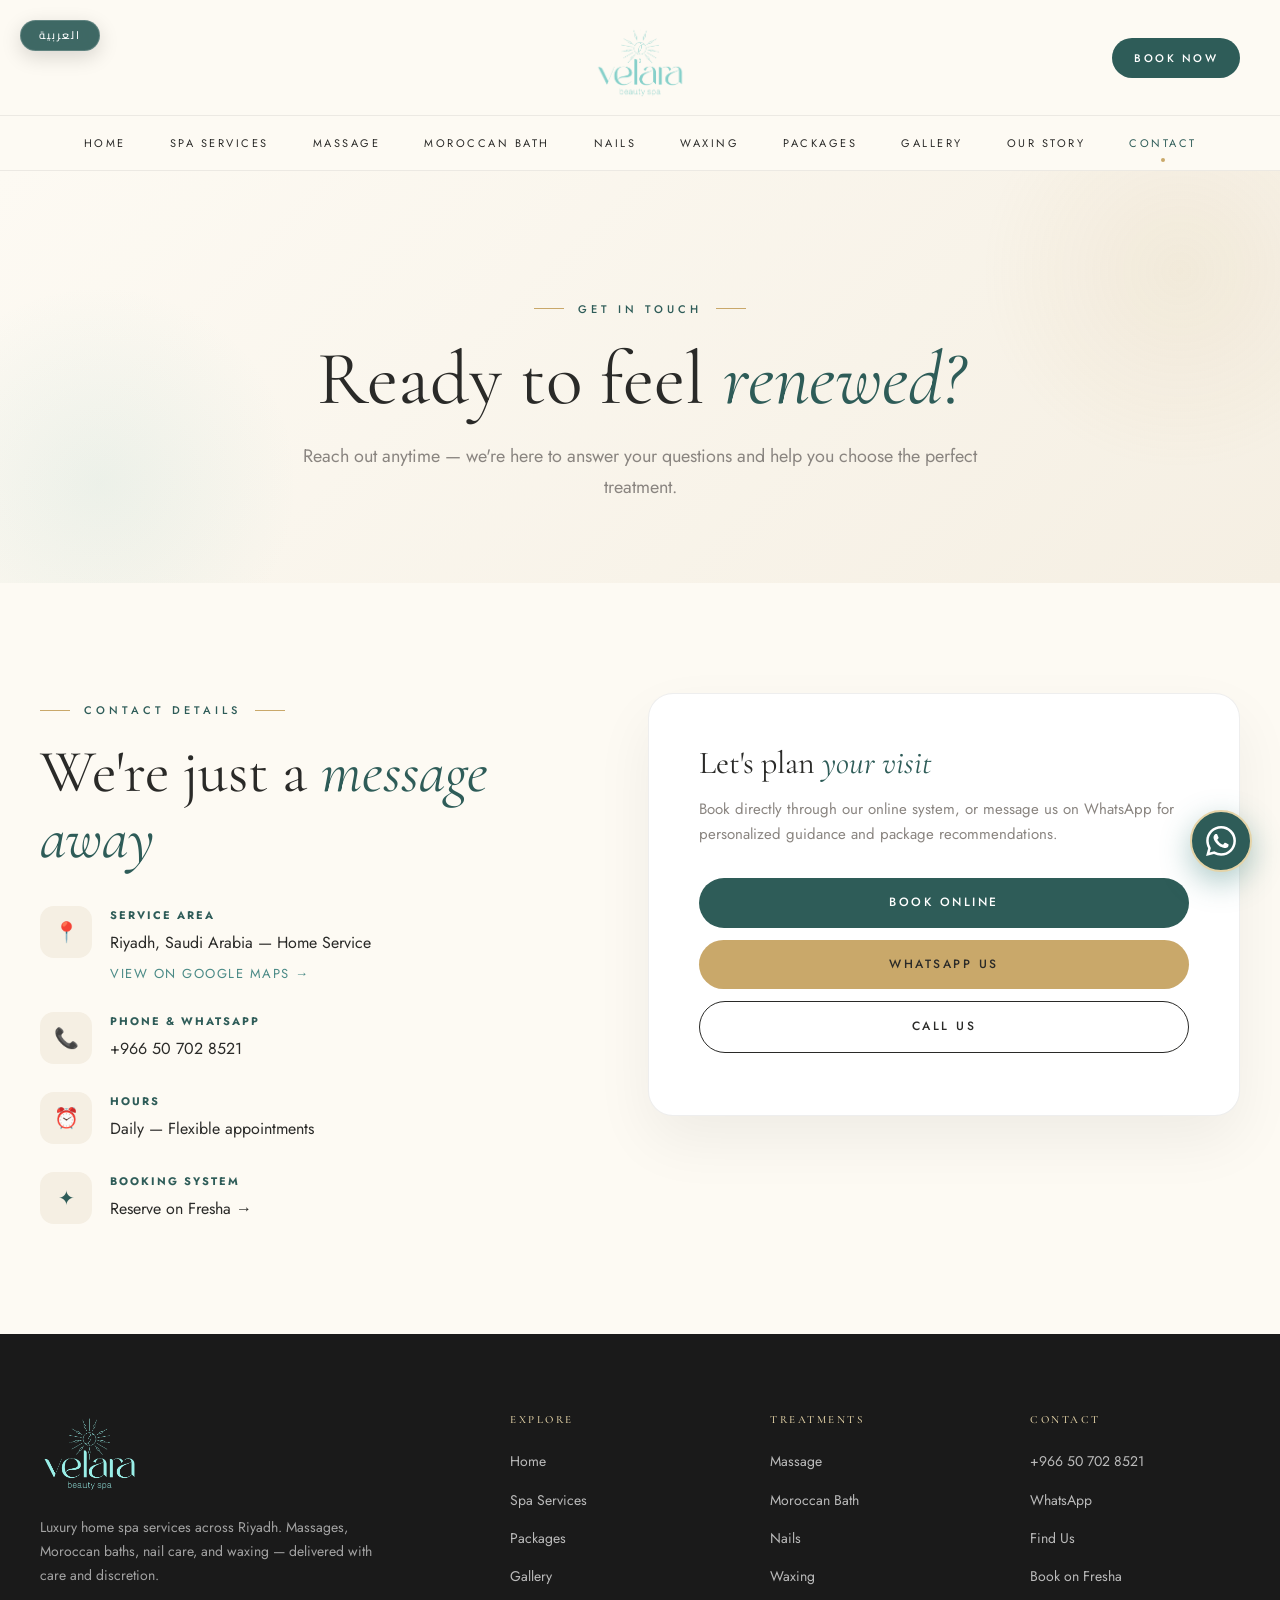
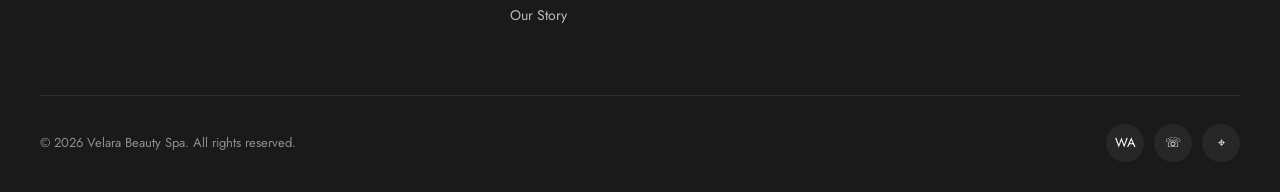
==== contact.html @ ecb5f161 "Initial commit: Velara Beauty Spa website Static bilingual (EN/AR) marketing site for a luxury home-" ====
<!DOCTYPE html>
<html lang="en" dir="ltr">
<head>
<meta charset="UTF-8" />
<meta name="viewport" content="width=device-width, initial-scale=1.0" />
<title>Contact — Velara Beauty Spa</title>
<meta name="description" content="Get in touch with Velara Beauty Spa — phone, WhatsApp, location, and online booking." />
<link rel="preconnect" href="https://fonts.googleapis.com">
<link rel="preconnect" href="https://fonts.gstatic.com" crossorigin>
<link href="https://fonts.googleapis.com/css2?family=Cormorant+Garamond:wght@300;400;500;600;700&family=Jost:wght@300;400;500;600&family=Cairo:wght@300;400;500;600;700&display=swap" rel="stylesheet">
<link rel="stylesheet" href="styles.css">
</head>
<body>

<!-- Floating language toggle -->
<button class="lang-toggle" type="button" aria-label="Switch language" onclick="toggleLang()">
  <span data-en="العربية" data-ar="EN">العربية</span>
</button>

<!-- Header -->
<header class="site-header">
  <div class="header-top">
    <button class="menu-toggle" onclick="toggleMenu()" aria-label="Menu">☰</button>
    <a href="index.html" class="header-logo">
      <img src="images/logo.png" alt="Velara Beauty Spa" />
    </a>
    <div class="header-actions">
      <a href="https://www.fresha.com/en-GB/a/velara-spa-home-service-riyadh-king-abdulaziz-rd-al-woroud-district-king-abdullah-ibn-abdulaziz-road-riyadh-11544-saudi-arabia-p25eda7v/all-offer?menu=true&share=true&pId=2792494" target="_blank" class="book-btn" data-en="Book Now" data-ar="احجزي">Book Now</a>
    </div>
  </div>
  <nav class="header-nav">
    <ul class="nav-list">
      <li><a href="index.html" data-page="home" data-en="Home" data-ar="الرئيسية">Home</a></li>
      <li><a href="services.html" data-page="services" data-en="Spa Services" data-ar="الخدمات">Spa Services</a></li>
      <li><a href="massage.html" data-page="massage" data-en="Massage" data-ar="التدليك">Massage</a></li>
      <li><a href="moroccan-bath.html" data-page="moroccan" data-en="Moroccan Bath" data-ar="الحمام المغربي">Moroccan Bath</a></li>
      <li><a href="nails.html" data-page="nails" data-en="Nails" data-ar="الأظافر">Nails</a></li>
      <li><a href="waxing.html" data-page="waxing" data-en="Waxing" data-ar="إزالة الشعر">Waxing</a></li>
      <li><a href="packages.html" data-page="packages" data-en="Packages" data-ar="الباقات">Packages</a></li>
      <li><a href="gallery.html" data-page="gallery" data-en="Gallery" data-ar="المعرض">Gallery</a></li>
      <li><a href="our-story.html" data-page="story" data-en="Our Story" data-ar="قصتنا">Our Story</a></li>
      <li><a href="contact.html" data-page="contact" data-en="Contact" data-ar="تواصل">Contact</a></li>
    </ul>
  </nav>
</header>


<section class="page-banner">
  <div class="container">
    <div class="eyebrow eyebrow-line page-enter" data-en="Get in Touch" data-ar="تواصلي معنا">Get in Touch</div>
    <h1 class="page-enter page-enter-d1">
      <span data-en="Ready to feel" data-ar="مستعدة">Ready to feel</span>
      <em data-en="renewed?" data-ar="للتجديد؟">renewed?</em>
    </h1>
    <p class="page-enter page-enter-d2" data-en="Reach out anytime — we're here to answer your questions and help you choose the perfect treatment." data-ar="تواصلي معنا في أي وقت — نحن هنا للإجابة على أسئلتك ومساعدتك في اختيار العلاج المثالي.">Reach out anytime — we're here to answer your questions and help you choose the perfect treatment.</p>
  </div>
</section>

<section class="section">
  <div class="container">
    <div class="contact-grid">
      <div class="reveal">
        <div class="eyebrow eyebrow-line" data-en="Contact Details" data-ar="تفاصيل التواصل">Contact Details</div>
        <h2 class="h-section">
          <span data-en="We're just a" data-ar="نحن على بُعد">We're just a</span>
          <em data-en="message away" data-ar="رسالة">message away</em>
        </h2>
        <div class="contact-items">
          <div class="contact-item">
            <div class="contact-icon-box">📍</div>
            <div class="contact-item-text">
              <strong data-en="Service Area" data-ar="منطقة الخدمة">Service Area</strong>
              <span data-en="Riyadh, Saudi Arabia — Home Service" data-ar="الرياض، المملكة العربية السعودية — خدمة منزلية">Riyadh, Saudi Arabia — Home Service</span>
              <a href="https://maps.app.goo.gl/YijaAuDi3qwFzWi97?g_st=iwb" target="_blank" style="color:var(--teal);font-size:13px;letter-spacing:1.5px;text-transform:uppercase;margin-top:6px;" data-en="View on Google Maps →" data-ar="عرض على خرائط جوجل →">View on Google Maps →</a>
            </div>
          </div>
          <div class="contact-item">
            <div class="contact-icon-box">📞</div>
            <div class="contact-item-text">
              <strong data-en="Phone & WhatsApp" data-ar="هاتف وواتساب">Phone & WhatsApp</strong>
              <a href="tel:+966507028521">+966 50 702 8521</a>
            </div>
          </div>
          <div class="contact-item">
            <div class="contact-icon-box">⏰</div>
            <div class="contact-item-text">
              <strong data-en="Hours" data-ar="ساعات العمل">Hours</strong>
              <span data-en="Daily — Flexible appointments" data-ar="يومياً — مواعيد مرنة">Daily — Flexible appointments</span>
            </div>
          </div>
          <div class="contact-item">
            <div class="contact-icon-box">✦</div>
            <div class="contact-item-text">
              <strong data-en="Booking System" data-ar="نظام الحجز">Booking System</strong>
              <a href="https://www.fresha.com/en-GB/a/velara-spa-home-service-riyadh-king-abdulaziz-rd-al-woroud-district-king-abdullah-ibn-abdulaziz-road-riyadh-11544-saudi-arabia-p25eda7v/all-offer?menu=true&share=true&pId=2792494" target="_blank" data-en="Reserve on Fresha →" data-ar="احجزي على فريشا →">Reserve on Fresha →</a>
            </div>
          </div>
        </div>
      </div>
      <div class="contact-card reveal reveal-d2">
        <h3>
          <span data-en="Let's plan" data-ar="لنخطط">Let's plan</span>
          <em data-en="your visit" data-ar="لزيارتك">your visit</em>
        </h3>
        <p data-en="Book directly through our online system, or message us on WhatsApp for personalized guidance and package recommendations." data-ar="احجزي مباشرة من خلال نظامنا الإلكتروني، أو راسلينا على واتساب للحصول على توجيه شخصي وتوصيات للباقات.">Book directly through our online system, or message us on WhatsApp for personalized guidance and package recommendations.</p>
        <a href="https://www.fresha.com/en-GB/a/velara-spa-home-service-riyadh-king-abdulaziz-rd-al-woroud-district-king-abdullah-ibn-abdulaziz-road-riyadh-11544-saudi-arabia-p25eda7v/all-offer?menu=true&share=true&pId=2792494" target="_blank" class="btn btn-primary" data-en="Book Online" data-ar="احجزي إلكترونياً">Book Online</a>
        <a href="https://wa.me/966507028521?text=Hello%20Velara%20Spa%2C%20I%27d%20like%20to%20learn%20more%20about%20your%20treatments." class="btn btn-gold" target="_blank" data-en="WhatsApp Us" data-ar="راسلينا على واتساب">WhatsApp Us</a>
        <a href="tel:+966507028521" class="btn btn-outline" data-en="Call Us" data-ar="اتصلي بنا">Call Us</a>
      </div>
    </div>
  </div>
</section>

<!-- Footer -->
<footer>
  <div class="footer-container">
    <div class="footer-grid">
      <div class="footer-brand">
        <a href="index.html" class="footer-logo"><img src="images/logo.png" alt="Velara Beauty Spa" /></a>
        <p class="footer-tagline" data-en="Luxury home spa services across Riyadh. Massages, Moroccan baths, nail care, and waxing — delivered with care and discretion." data-ar="خدمات سبا منزلية فاخرة في جميع أنحاء الرياض. تدليك، حمام مغربي، عناية بالأظافر، وإزالة الشعر — تُقدم بعناية ورقي.">Luxury home spa services across Riyadh. Massages, Moroccan baths, nail care, and waxing — delivered with care and discretion.</p>
      </div>
      <div class="footer-col">
        <h4 data-en="Explore" data-ar="استكشفي">Explore</h4>
        <ul>
          <li><a href="index.html" data-en="Home" data-ar="الرئيسية">Home</a></li>
          <li><a href="services.html" data-en="Spa Services" data-ar="الخدمات">Spa Services</a></li>
          <li><a href="packages.html" data-en="Packages" data-ar="الباقات">Packages</a></li>
          <li><a href="gallery.html" data-en="Gallery" data-ar="المعرض">Gallery</a></li>
          <li><a href="our-story.html" data-en="Our Story" data-ar="قصتنا">Our Story</a></li>
        </ul>
      </div>
      <div class="footer-col">
        <h4 data-en="Treatments" data-ar="العلاجات">Treatments</h4>
        <ul>
          <li><a href="massage.html" data-en="Massage" data-ar="التدليك">Massage</a></li>
          <li><a href="moroccan-bath.html" data-en="Moroccan Bath" data-ar="الحمام المغربي">Moroccan Bath</a></li>
          <li><a href="nails.html" data-en="Nails" data-ar="الأظافر">Nails</a></li>
          <li><a href="waxing.html" data-en="Waxing" data-ar="إزالة الشعر">Waxing</a></li>
        </ul>
      </div>
      <div class="footer-col">
        <h4 data-en="Contact" data-ar="تواصل">Contact</h4>
        <ul>
          <li><a href="tel:+966507028521">+966 50 702 8521</a></li>
          <li><a href="https://wa.me/966507028521" target="_blank">WhatsApp</a></li>
          <li><a href="https://maps.app.goo.gl/YijaAuDi3qwFzWi97?g_st=iwb" target="_blank" data-en="Find Us" data-ar="موقعنا">Find Us</a></li>
          <li><a href="https://www.fresha.com/en-GB/a/velara-spa-home-service-riyadh-king-abdulaziz-rd-al-woroud-district-king-abdullah-ibn-abdulaziz-road-riyadh-11544-saudi-arabia-p25eda7v/all-offer?menu=true&share=true&pId=2792494" target="_blank" data-en="Book on Fresha" data-ar="احجزي على فريشا">Book on Fresha</a></li>
        </ul>
      </div>
    </div>
    <div class="footer-bottom">
      <div data-en="© 2026 Velara Beauty Spa. All rights reserved." data-ar="© 2026 فيلارا بيوتي سبا. جميع الحقوق محفوظة.">© 2026 Velara Beauty Spa. All rights reserved.</div>
      <div class="footer-social">
        <a href="https://wa.me/966507028521" target="_blank" aria-label="WhatsApp">WA</a>
        <a href="tel:+966507028521" aria-label="Phone">☏</a>
        <a href="https://maps.app.goo.gl/YijaAuDi3qwFzWi97?g_st=iwb" target="_blank" aria-label="Map">⌖</a>
      </div>
    </div>
  </div>
</footer>

<!-- Floating WhatsApp -->
<a href="https://wa.me/966507028521?text=Hello%20Velara%20Spa%2C%20I%27d%20like%20to%20book%20a%20treatment." class="float-whatsapp" target="_blank" aria-label="Chat on WhatsApp">
  <svg width="30" height="30" viewBox="0 0 24 24" fill="currentColor"><path d="M17.472 14.382c-.297-.149-1.758-.867-2.03-.967-.273-.099-.471-.148-.67.15-.197.297-.767.966-.94 1.164-.173.199-.347.223-.644.075-.297-.15-1.255-.463-2.39-1.475-.883-.788-1.48-1.761-1.653-2.059-.173-.297-.018-.458.13-.606.134-.133.298-.347.446-.52.149-.174.198-.298.298-.497.099-.198.05-.371-.025-.52-.075-.149-.669-1.612-.916-2.207-.242-.579-.487-.5-.669-.51-.173-.008-.371-.01-.57-.01-.198 0-.52.074-.792.372-.272.297-1.04 1.016-1.04 2.479 0 1.462 1.065 2.875 1.213 3.074.149.198 2.096 3.2 5.077 4.487.709.306 1.262.489 1.694.625.712.227 1.36.195 1.871.118.571-.085 1.758-.719 2.006-1.413.248-.694.248-1.289.173-1.413-.074-.124-.272-.198-.57-.347m-5.421 7.403h-.004a9.87 9.87 0 01-5.031-1.378l-.361-.214-3.741.982.998-3.648-.235-.374a9.86 9.86 0 01-1.51-5.26c.001-5.45 4.436-9.884 9.888-9.884 2.64 0 5.122 1.03 6.988 2.898a9.825 9.825 0 012.893 6.994c-.003 5.45-4.437 9.884-9.885 9.884m8.413-18.297A11.815 11.815 0 0012.05 0C5.495 0 .16 5.335.157 11.892c0 2.096.547 4.142 1.588 5.945L.057 24l6.305-1.654a11.882 11.882 0 005.683 1.448h.005c6.554 0 11.89-5.335 11.893-11.893a11.821 11.821 0 00-3.48-8.413z"/></svg>
</a>

<script src="data.js"></script>
<script src="script.js"></script>
<script>setActiveNav('contact');</script>
</body>
</html>
---- styles.css ----
/* =========================================
   VELARA BEAUTY SPA — SHARED STYLES
   Woodhouse-inspired luxury spa design
   ========================================= */

:root{
  /* Brand palette */
  --teal-dark: #2E5C58;
  --teal: #4A8A86;
  --teal-soft: #6BB5B0;
  --cream: #F5EFE3;
  --cream-light: #FAF6EC;
  --cream-pale: #FDFAF3;
  --sand: #E8DCC4;
  --gold: #C9A86A;
  --gold-light: #E5D4A8;
  --olive: #7A8064;
  --charcoal: #2A2A28;
  --soft-black: #1a1a1a;
  --muted: #8a8580;
  --line: rgba(42,42,40,0.08);

  /* Typography */
  --display: 'Cormorant Garamond', 'Cairo', serif;
  --body: 'Jost', 'Cairo', sans-serif;
  --arabic: 'Cairo', sans-serif;
}

*{margin:0;padding:0;box-sizing:border-box;}
html{scroll-behavior:smooth;}
body{
  font-family:var(--body);
  background:var(--cream-pale);
  color:var(--charcoal);
  line-height:1.65;
  overflow-x:hidden;
  -webkit-font-smoothing:antialiased;
}
body[dir="rtl"]{font-family:var(--arabic);}

a{text-decoration:none;color:inherit;}
img{max-width:100%;display:block;}
button{font-family:inherit;cursor:pointer;border:none;background:none;}

/* =========================================
   LANGUAGE TOGGLE (floating, top-left)
   Single-button toggle that shows the inactive language as the click target.
   Top-left chosen to avoid colliding with .book-btn (top-right) on all viewport sizes.
   ========================================= */
.lang-toggle{
  position:fixed;
  top:20px;left:20px;
  z-index:1100;
  background:rgba(46,92,88,0.92);
  -webkit-backdrop-filter:blur(10px);
  backdrop-filter:blur(10px);
  color:#fff;
  font-family:inherit;
  font-size:11px;letter-spacing:2px;text-transform:uppercase;font-weight:500;
  padding:9px 18px;
  border:1px solid rgba(255,255,255,0.18);
  border-radius:50px;
  box-shadow:0 6px 20px rgba(0,0,0,0.15);
  transition:transform .25s ease, background .25s ease, box-shadow .25s ease;
  cursor:pointer;
  line-height:1;
  white-space:nowrap;
}
.lang-toggle:hover,
.lang-toggle:focus-visible{
  transform:scale(1.06);
  background:rgba(46,92,88,1);
  box-shadow:0 10px 26px rgba(46,92,88,0.35);
  outline:none;
}
.lang-toggle:active{transform:scale(0.97);}
@media (max-width:768px){
  .lang-toggle{
    top:14px;left:75px;
    padding:7px 13px;
    font-size:10px;
    letter-spacing:1.2px;
  }
}

/* =========================================
   NAVIGATION (Woodhouse-style)
   Logo centered top, menu below
   ========================================= */
.site-header{
  background:var(--cream-pale);
  border-bottom:1px solid var(--line);
  position:sticky;top:0;z-index:1000;
  transition:all .4s;
}
.site-header.scrolled{
  background:rgba(253,250,243,0.96);
  backdrop-filter:blur(20px);
  box-shadow:0 2px 30px rgba(0,0,0,0.04);
}

.header-top{
  padding:25px 40px 15px;
  display:flex;justify-content:center;align-items:center;
  position:relative;
  transition:padding .3s;
}
.site-header.scrolled .header-top{padding:15px 40px 10px;}

.header-logo{display:block;}
.header-logo img{
  height:75px;width:auto;
  transition:height .3s;
}
.site-header.scrolled .header-logo img{height:55px;}

.header-actions{
  position:absolute;
  right:40px;top:50%;transform:translateY(-50%);
  display:flex;gap:12px;align-items:center;
}
/* Book Now stays in the top-right in both LTR and RTL to keep the top-left clear for .lang-toggle. */

.book-btn{
  background:var(--teal-dark);color:#fff;
  padding:11px 22px;border-radius:50px;
  font-size:11px;letter-spacing:2.5px;text-transform:uppercase;
  font-weight:500;transition:all .3s;
  display:inline-flex;align-items:center;gap:8px;
}
.book-btn:hover{background:var(--teal);transform:translateY(-1px);}

.header-nav{
  border-top:1px solid var(--line);
  padding:0;
}
.nav-list{
  display:flex;justify-content:center;align-items:center;
  list-style:none;gap:0;flex-wrap:wrap;
  max-width:1400px;margin:0 auto;
}
.nav-list a{
  display:block;
  padding:18px 22px;
  font-size:11px;letter-spacing:2.5px;text-transform:uppercase;
  color:var(--charcoal);font-weight:400;
  transition:all .3s;
  position:relative;
}
.nav-list a:hover,.nav-list a.active{color:var(--teal-dark);}
.nav-list a.active::after{
  content:'';position:absolute;
  left:50%;bottom:8px;width:4px;height:4px;border-radius:50%;
  background:var(--gold);transform:translateX(-50%);
}

.menu-toggle{
  display:none;
  position:absolute;left:30px;top:50%;transform:translateY(-50%);
  font-size:22px;color:var(--charcoal);
}
/* Mobile menu stays in the same corner in both LTR and RTL — paired with Book Now staying on the right. */

/* =========================================
   ANIMATIONS — Slide up on scroll
   ========================================= */
.reveal{
  opacity:0;
  transform:translateY(40px);
  transition:opacity .9s cubic-bezier(0.16,1,0.3,1), transform .9s cubic-bezier(0.16,1,0.3,1);
}
.reveal.in{opacity:1;transform:translateY(0);}
.reveal-d1{transition-delay:.1s;}
.reveal-d2{transition-delay:.2s;}
.reveal-d3{transition-delay:.3s;}
.reveal-d4{transition-delay:.4s;}
.reveal-d5{transition-delay:.5s;}
.reveal-d6{transition-delay:.6s;}

@keyframes pageEnter{
  from{opacity:0;transform:translateY(30px);}
  to{opacity:1;transform:translateY(0);}
}
.page-enter{animation:pageEnter 1s cubic-bezier(0.16,1,0.3,1) both;}
.page-enter-d1{animation-delay:.15s;}
.page-enter-d2{animation-delay:.3s;}
.page-enter-d3{animation-delay:.45s;}

/* =========================================
   GLOBAL COMPONENTS
   ========================================= */
.btn{
  display:inline-flex;align-items:center;gap:10px;
  padding:15px 32px;border-radius:50px;
  font-family:var(--body);font-size:12px;letter-spacing:2.5px;
  text-transform:uppercase;font-weight:500;
  cursor:pointer;transition:all .35s;
}
.btn-primary{background:var(--teal-dark);color:#fff;}
.btn-primary:hover{background:var(--teal);transform:translateY(-2px);box-shadow:0 12px 30px rgba(74,138,134,0.25);}
.btn-outline{background:transparent;color:var(--charcoal);border:1px solid var(--charcoal);}
.btn-outline:hover{background:var(--charcoal);color:#fff;}
.btn-gold{background:var(--gold);color:var(--charcoal);}
.btn-gold:hover{background:var(--gold-light);}
.btn-light{background:#fff;color:var(--charcoal);}
.btn-light:hover{background:var(--cream);}

.section{padding:110px 40px;position:relative;}
.container{max-width:1300px;margin:0 auto;}
.container-narrow{max-width:900px;margin:0 auto;}

.eyebrow{
  font-size:11px;letter-spacing:4px;text-transform:uppercase;
  color:var(--teal-dark);font-weight:500;
  margin-bottom:20px;display:inline-block;
}
.eyebrow-line{
  display:inline-flex;align-items:center;gap:14px;
}
.eyebrow-line::before,.eyebrow-line::after{
  content:'';width:30px;height:1px;background:var(--gold);
}

h1,h2,h3,h4{font-family:var(--display);font-weight:400;line-height:1.1;color:var(--charcoal);}
.h-display{
  font-family:var(--display);
  font-size:clamp(48px,7vw,82px);
  font-weight:400;line-height:1.05;
  letter-spacing:-0.5px;
}
.h-display em{font-style:italic;color:var(--teal-dark);}
.h-section{
  font-family:var(--display);
  font-size:clamp(38px,5vw,60px);
  font-weight:400;line-height:1.1;
  margin-bottom:20px;
}
.h-section em{font-style:italic;color:var(--teal-dark);}
.lead{font-size:18px;line-height:1.75;color:var(--muted);}
.text-center{text-align:center;}

/* =========================================
   EID BANNER (homepage)
   ========================================= */
.eid-banner{
  background:linear-gradient(90deg,var(--gold-light) 0%,var(--cream) 50%,var(--gold-light) 100%);
  border-bottom:1px solid rgba(201,168,106,0.35);
  padding:14px 56px;
  position:relative;text-align:center;
}
.eid-banner-content{
  display:inline-flex;align-items:center;gap:18px;
  flex-wrap:wrap;justify-content:center;
}
.eid-banner-icon{
  width:30px;height:30px;border-radius:50%;
  background:var(--gold);color:#fff;
  display:flex;align-items:center;justify-content:center;
  font-size:13px;flex-shrink:0;
}
.eid-banner-text{
  font-size:13px;letter-spacing:1.5px;
  color:var(--charcoal);line-height:1.4;
}
.eid-banner-text strong{
  color:var(--teal-dark);font-weight:600;
  text-transform:uppercase;letter-spacing:2px;font-size:12px;
}
.eid-banner-text span{margin-left:4px;}
body[dir="rtl"] .eid-banner-text span{margin-left:0;margin-right:4px;}
.eid-banner-link{
  font-size:11px;letter-spacing:2px;text-transform:uppercase;
  color:#fff;background:var(--teal-dark);
  padding:8px 18px;border-radius:50px;
  transition:all .3s;font-weight:500;
}
.eid-banner-link:hover{background:var(--teal);transform:translateY(-1px);}
.eid-banner-close{
  position:absolute;right:14px;top:50%;transform:translateY(-50%);
  width:30px;height:30px;border-radius:50%;
  color:var(--charcoal);opacity:0.55;
  display:flex;align-items:center;justify-content:center;
  font-size:20px;line-height:1;transition:all .25s;
  background:transparent;cursor:pointer;
}
.eid-banner-close:hover{opacity:1;background:rgba(0,0,0,0.06);}
body[dir="rtl"] .eid-banner-close{right:auto;left:14px;}
.eid-banner.dismissed{display:none;}

@media (max-width:768px){
  .eid-banner{padding:12px 50px;}
  .eid-banner-content{gap:12px;}
  .eid-banner-text{font-size:12px;}
  .eid-banner-text strong{font-size:11px;}
  .eid-banner-link{padding:6px 14px;font-size:10px;}
}

/* =========================================
   HERO
   ========================================= */
.hero{
  min-height:80vh;
  display:flex;align-items:center;
  padding:80px 40px;
  position:relative;overflow:hidden;
  background:linear-gradient(135deg,var(--cream-pale) 0%,var(--cream) 60%,var(--sand) 100%);
}
.hero::before{
  content:'';position:absolute;
  top:0;right:0;width:55%;height:100%;
  background:radial-gradient(circle at 70% 50%, rgba(107,181,176,0.12) 0%, transparent 60%);
}
.hero-grid{
  position:relative;z-index:2;
  max-width:1300px;margin:0 auto;width:100%;
  display:grid;grid-template-columns:1.1fr 1fr;gap:70px;align-items:center;
}
.hero-text p.lead{margin-top:25px;margin-bottom:40px;max-width:520px;}
.hero-buttons{display:flex;gap:14px;flex-wrap:wrap;}
.hero-visual{position:relative;height:580px;}
.hero-img-1{
  position:absolute;top:0;right:0;width:78%;height:78%;
  border-radius:300px 300px 20px 20px;overflow:hidden;
  box-shadow:0 35px 80px rgba(74,138,134,0.22);
}
.hero-img-1 img{width:100%;height:100%;object-fit:cover;}
.hero-img-2{
  position:absolute;bottom:0;left:0;width:48%;height:48%;
  border-radius:20px 20px 200px 20px;overflow:hidden;
  box-shadow:0 25px 60px rgba(0,0,0,0.15);
  border:7px solid var(--cream-pale);
}
.hero-img-2 img{width:100%;height:100%;object-fit:cover;}
.hero-badge{
  position:absolute;top:30%;left:-15px;
  background:#fff;padding:18px 24px;border-radius:80px;
  box-shadow:0 18px 45px rgba(0,0,0,0.1);
  display:flex;align-items:center;gap:14px;z-index:3;
}
.hero-badge-icon{
  width:38px;height:38px;border-radius:50%;
  background:var(--gold);color:#fff;
  display:flex;align-items:center;justify-content:center;
  font-size:16px;flex-shrink:0;
}
.hero-badge-text{font-size:12px;line-height:1.3;}
.hero-badge-text strong{display:block;color:var(--teal-dark);font-size:13px;margin-bottom:2px;}

/* =========================================
   PAGE BANNER (for inner pages)
   ========================================= */
.page-banner{
  padding:120px 40px 80px;
  text-align:center;
  background:linear-gradient(135deg,var(--cream-pale) 0%,var(--cream) 100%);
  position:relative;overflow:hidden;
}
.page-banner::before{
  content:'';position:absolute;
  bottom:-100px;left:-100px;width:400px;height:400px;
  background:radial-gradient(circle, rgba(107,181,176,0.1) 0%, transparent 70%);
  border-radius:50%;
}
.page-banner::after{
  content:'';position:absolute;
  top:-100px;right:-100px;width:400px;height:400px;
  background:radial-gradient(circle, rgba(201,168,106,0.1) 0%, transparent 70%);
  border-radius:50%;
}
.page-banner h1{
  font-size:clamp(46px,6vw,76px);
  margin-bottom:20px;position:relative;z-index:2;
}
.page-banner h1 em{font-style:italic;color:var(--teal-dark);}
.page-banner p{
  font-size:18px;color:var(--muted);
  max-width:680px;margin:0 auto;line-height:1.7;
  position:relative;z-index:2;
}

/* =========================================
   SERVICE CARDS (Woodhouse-style horizontal categories)
   ========================================= */
.category-grid{
  display:grid;
  grid-template-columns:repeat(auto-fill,minmax(280px,1fr));
  gap:24px;
}
.category-card{
  background:#fff;border-radius:18px;overflow:hidden;
  border:1px solid var(--line);
  transition:all .4s;
  display:block;
}
.category-card:hover{
  transform:translateY(-6px);
  box-shadow:0 25px 50px rgba(74,138,134,0.12);
}
.category-image{
  height:240px;overflow:hidden;position:relative;
}
.category-image img{
  width:100%;height:100%;object-fit:cover;
  transition:transform .6s;
}
.category-card:hover .category-image img{transform:scale(1.05);}
.category-body{padding:30px;text-align:center;}
.category-body h3{
  font-family:var(--display);font-size:26px;
  margin-bottom:8px;color:var(--charcoal);
}
.category-body p{font-size:14px;color:var(--muted);line-height:1.6;margin-bottom:18px;min-height:44px;}
.category-link{
  display:inline-flex;align-items:center;gap:10px;
  font-size:11px;letter-spacing:2.5px;text-transform:uppercase;
  color:var(--teal-dark);font-weight:500;
  transition:all .3s;
}
.category-card:hover .category-link{color:var(--gold);gap:14px;}

/* =========================================
   SERVICE LIST (on individual service pages)
   ========================================= */
.service-section-title{
  font-family:var(--display);
  font-size:32px;color:var(--charcoal);
  margin:60px 0 30px;
  padding-bottom:16px;
  border-bottom:1px solid var(--line);
  position:relative;
}
.service-section-title:first-child{margin-top:0;}
.service-section-title::after{
  content:'';position:absolute;
  left:0;bottom:-1px;width:60px;height:2px;
  background:var(--gold);
}
body[dir="rtl"] .service-section-title::after{left:auto;right:0;}

.service-list{
  display:grid;gap:0;
  background:#fff;
  border-radius:18px;
  overflow:hidden;
  border:1px solid var(--line);
}
.service-row{
  display:grid;
  grid-template-columns:1fr auto auto auto;
  gap:30px;align-items:center;
  padding:28px 32px;
  border-bottom:1px solid var(--line);
  transition:background .3s;
}
.service-row:last-child{border-bottom:none;}
.service-row:hover{background:var(--cream-pale);}
.service-info h4{
  font-family:var(--display);font-size:22px;font-weight:500;
  margin-bottom:4px;color:var(--charcoal);
}
.service-info .arabic{
  font-family:var(--arabic);font-size:14px;
  color:var(--teal-dark);direction:rtl;margin-bottom:8px;
}
body[dir="rtl"] .service-info .arabic{font-family:var(--arabic);}
body[dir="rtl"] .service-info h4{font-family:var(--arabic);font-size:20px;}
.service-info p{font-size:13px;color:var(--muted);line-height:1.6;max-width:540px;}
.service-duration{
  font-size:11px;letter-spacing:1.5px;text-transform:uppercase;
  color:var(--muted);white-space:nowrap;
}
.service-price{
  font-family:var(--display);font-size:28px;font-weight:600;
  color:var(--teal-dark);white-space:nowrap;
}
.service-price small{font-size:14px;color:var(--muted);font-weight:400;margin-left:2px;}
.service-actions{display:flex;gap:8px;}
.btn-mini{
  padding:9px 16px;border-radius:50px;
  font-size:10px;letter-spacing:1.8px;text-transform:uppercase;
  font-weight:500;transition:all .3s;
  display:inline-flex;align-items:center;justify-content:center;
  white-space:nowrap;
}
.btn-mini.btn-book{background:var(--teal-dark);color:#fff;}
.btn-mini.btn-book:hover{background:var(--teal);}
.btn-mini.btn-ask{background:var(--gold);color:var(--charcoal);}
.btn-mini.btn-ask:hover{background:var(--gold-light);}

/* =========================================
   ABOUT / FEATURE SECTIONS
   ========================================= */
.feature-grid{
  display:grid;grid-template-columns:1fr 1.1fr;gap:80px;
  align-items:center;
}
.feature-grid.reverse{grid-template-columns:1.1fr 1fr;}
.feature-images{position:relative;height:560px;}
.feature-img-main{
  position:absolute;top:0;left:0;width:75%;height:80%;
  border-radius:200px 20px 20px 20px;overflow:hidden;
  box-shadow:0 25px 70px rgba(0,0,0,0.12);
}
.feature-img-main img{width:100%;height:100%;object-fit:cover;}
.feature-img-accent{
  position:absolute;bottom:0;right:0;width:55%;height:50%;
  border-radius:20px 20px 200px 20px;overflow:hidden;
  border:8px solid var(--cream-pale);
  box-shadow:0 25px 60px rgba(0,0,0,0.12);
}
.feature-img-accent img{width:100%;height:100%;object-fit:cover;}
.feature-stat{
  position:absolute;top:48%;left:50%;transform:translate(-30%,-50%);
  background:var(--teal-dark);color:#fff;padding:24px 28px;border-radius:18px;
  text-align:center;z-index:3;
  box-shadow:0 18px 45px rgba(74,138,134,0.3);
}
.feature-stat-num{font-family:var(--display);font-size:42px;font-weight:500;line-height:1;}
.feature-stat-label{font-size:10px;letter-spacing:2px;text-transform:uppercase;margin-top:5px;opacity:0.9;}

.feature-content p{font-size:16px;line-height:1.8;color:var(--muted);margin-bottom:18px;}
.feature-list{margin-top:35px;display:grid;grid-template-columns:1fr 1fr;gap:24px;}
.feature-item{display:flex;gap:15px;align-items:flex-start;}
.feature-icon{
  width:42px;height:42px;border-radius:50%;
  background:var(--cream);color:var(--teal-dark);
  display:flex;align-items:center;justify-content:center;
  flex-shrink:0;font-size:18px;
}
.feature-text strong{display:block;color:var(--charcoal);margin-bottom:4px;font-size:14px;}
.feature-text span{font-size:13px;color:var(--muted);}

/* =========================================
   PACKAGES / OFFERS
   ========================================= */
.packages-section{
  background:linear-gradient(135deg,var(--olive) 0%,#5d6450 100%);
  color:#fff;
}
.packages-section .eyebrow{color:var(--gold-light);}
.packages-section .h-section{color:#fff;}
.packages-section .h-section em{color:var(--gold-light);}
.packages-section .lead{color:rgba(255,255,255,0.75);}

.packages-grid{
  display:grid;
  grid-template-columns:repeat(auto-fill,minmax(290px,1fr));
  gap:24px;
}
.package-card{
  background:rgba(255,255,255,0.07);backdrop-filter:blur(12px);
  border:1px solid rgba(255,255,255,0.13);border-radius:20px;
  padding:32px;transition:all .4s;
}
.package-card:hover{
  background:rgba(255,255,255,0.12);transform:translateY(-5px);
}
.package-badge{
  display:inline-block;background:var(--gold);color:var(--charcoal);
  padding:5px 14px;border-radius:50px;font-size:10px;
  letter-spacing:2px;text-transform:uppercase;font-weight:600;
  margin-bottom:18px;
}
.package-card h3{
  font-family:var(--display);font-size:24px;color:#fff;
  margin-bottom:6px;
}
.package-arabic{
  font-family:var(--arabic);font-size:14px;color:var(--gold-light);
  direction:rtl;margin-bottom:14px;
}
.package-includes{
  font-size:13px;color:rgba(255,255,255,0.7);
  line-height:1.7;margin-bottom:20px;
}
.package-pricing{display:flex;align-items:baseline;gap:12px;margin-bottom:18px;}
.package-price-new{font-family:var(--display);font-size:36px;font-weight:600;color:var(--gold-light);}
.package-price-old{font-size:15px;text-decoration:line-through;color:rgba(255,255,255,0.5);}
.package-save{
  display:inline-block;background:rgba(201,168,106,0.2);color:var(--gold-light);
  padding:4px 12px;border-radius:50px;font-size:10px;letter-spacing:1.5px;
  text-transform:uppercase;
}
.package-card .btn{margin-top:22px;width:100%;justify-content:center;}

/* Featured premium package */
.featured-package{
  background:rgba(201,168,106,0.15);
  border:1px solid rgba(201,168,106,0.4);
  position:relative;
}
.featured-package::before{
  content:'';position:absolute;
  top:0;left:0;right:0;height:3px;
  background:linear-gradient(90deg,var(--gold),var(--gold-light),var(--gold));
}

/* =========================================
   GALLERY
   ========================================= */
.gallery{background:var(--cream-light);}
.gallery-grid{
  display:grid;
  grid-template-columns:repeat(4,1fr);
  grid-template-rows:240px 240px 240px;
  gap:14px;
}
.gallery-item{
  border-radius:14px;overflow:hidden;
  position:relative;
}
.gallery-item img{
  width:100%;height:100%;object-fit:cover;
  transition:transform .7s;
}
.gallery-item:hover img{transform:scale(1.08);}
.gallery-item:nth-child(1){grid-column:span 2;grid-row:span 2;}
.gallery-item:nth-child(4){grid-row:span 2;}

/* =========================================
   CTA SECTION
   ========================================= */
.cta-section{
  background:linear-gradient(135deg,var(--teal-dark) 0%,var(--teal) 100%);
  color:#fff;text-align:center;
  position:relative;overflow:hidden;
}
.cta-section::before{
  content:'';position:absolute;
  top:-150px;left:-150px;width:500px;height:500px;
  background:radial-gradient(circle,rgba(201,168,106,0.18) 0%,transparent 70%);
  border-radius:50%;
}
.cta-section::after{
  content:'';position:absolute;
  bottom:-150px;right:-150px;width:500px;height:500px;
  background:radial-gradient(circle,rgba(255,255,255,0.06) 0%,transparent 70%);
  border-radius:50%;
}
.cta-section .eyebrow{color:var(--gold-light);}
.cta-section h2{color:#fff;font-size:clamp(40px,5.5vw,68px);}
.cta-section h2 em{color:var(--gold-light);}
.cta-section p{color:rgba(255,255,255,0.85);max-width:600px;margin:25px auto 35px;font-size:17px;line-height:1.75;}
.cta-buttons{display:flex;gap:14px;justify-content:center;flex-wrap:wrap;position:relative;z-index:2;}

/* =========================================
   CONTACT
   ========================================= */
.contact-grid{
  display:grid;grid-template-columns:1fr 1.1fr;gap:70px;align-items:start;
}
.contact-items{display:flex;flex-direction:column;gap:28px;margin-top:35px;}
.contact-item{display:flex;gap:18px;align-items:flex-start;}
.contact-icon-box{
  width:52px;height:52px;border-radius:14px;
  background:var(--cream);color:var(--teal-dark);
  display:flex;align-items:center;justify-content:center;
  flex-shrink:0;font-size:20px;
}
.contact-item-text strong{
  display:block;font-size:11px;letter-spacing:2px;text-transform:uppercase;
  color:var(--teal-dark);margin-bottom:6px;
}
.contact-item-text a,.contact-item-text span{
  font-size:16px;color:var(--charcoal);transition:color .3s;display:block;
}
.contact-item-text a:hover{color:var(--teal);}

.contact-card{
  background:#fff;border-radius:25px;padding:50px;
  border:1px solid var(--line);
  box-shadow:0 25px 60px rgba(0,0,0,0.06);
}
.contact-card h3{
  font-family:var(--display);font-size:32px;
  margin-bottom:15px;line-height:1.2;
}
.contact-card h3 em{font-style:italic;color:var(--teal-dark);}
.contact-card p{color:var(--muted);margin-bottom:30px;font-size:15px;line-height:1.7;}
.contact-card .btn{width:100%;justify-content:center;margin-bottom:12px;}

/* =========================================
   FOOTER
   ========================================= */
footer{background:var(--soft-black);color:#fff;padding:80px 40px 30px;}
.footer-container{max-width:1300px;margin:0 auto;}
.footer-grid{
  display:grid;grid-template-columns:2fr 1fr 1fr 1fr;
  gap:50px;margin-bottom:55px;
}
.footer-logo img{height:80px;width:auto;margin-bottom:22px;filter:brightness(1.15);}
.footer-tagline{color:rgba(255,255,255,0.6);font-size:14px;line-height:1.7;max-width:340px;}
.footer-col h4{
  font-size:11px;letter-spacing:2.5px;text-transform:uppercase;
  color:var(--gold-light);margin-bottom:22px;font-weight:500;
}
.footer-col ul{list-style:none;}
.footer-col ul li{margin-bottom:12px;}
.footer-col ul li a{
  color:rgba(255,255,255,0.7);font-size:14px;
  transition:color .3s;
}
.footer-col ul li a:hover{color:var(--gold-light);}
.footer-bottom{
  border-top:1px solid rgba(255,255,255,0.1);padding-top:28px;
  display:flex;justify-content:space-between;align-items:center;
  color:rgba(255,255,255,0.5);font-size:13px;flex-wrap:wrap;gap:18px;
}
.footer-social{display:flex;gap:10px;}
.footer-social a{
  width:38px;height:38px;border-radius:50%;
  background:rgba(255,255,255,0.06);
  display:flex;align-items:center;justify-content:center;
  color:#fff;font-size:13px;
  transition:all .3s;
}
.footer-social a:hover{background:var(--gold);color:var(--charcoal);transform:translateY(-2px);}

/* =========================================
   FLOATING WHATSAPP (brand-colored, elegant)
   ========================================= */
.float-whatsapp{
  position:fixed;bottom:28px;right:28px;z-index:999;
  width:62px;height:62px;border-radius:50%;
  background:var(--teal-dark);color:#fff;
  display:flex;align-items:center;justify-content:center;
  box-shadow:0 10px 30px rgba(74,138,134,0.45);
  transition:all .35s;
  animation:floatPulse 2.8s infinite;
  border:2px solid var(--gold-light);
}
body[dir="rtl"] .float-whatsapp{right:auto;left:28px;}
@keyframes floatPulse{
  0%,100%{box-shadow:0 10px 30px rgba(74,138,134,0.45);}
  50%{box-shadow:0 10px 30px rgba(74,138,134,0.7),0 0 0 14px rgba(74,138,134,0);}
}
.float-whatsapp:hover{transform:scale(1.08);background:var(--teal);}

/* =========================================
   RESPONSIVE
   ========================================= */
@media (max-width: 1024px){
  .hero-grid,.feature-grid,.feature-grid.reverse,.contact-grid{
    grid-template-columns:1fr;gap:50px;
  }
  .hero-visual,.feature-images{height:450px;}
  .footer-grid{grid-template-columns:1fr 1fr;gap:35px;}
  .gallery-grid{grid-template-columns:repeat(3,1fr);}
  .service-row{grid-template-columns:1fr;text-align:center;gap:14px;padding:24px;}
  .service-row .service-actions{justify-content:center;}
}
@media (max-width: 768px){
  .header-top{padding:18px 60px 12px;}
  .header-logo img{height:55px;}
  .header-actions{right:20px;}
  .book-btn{padding:9px 16px;font-size:10px;letter-spacing:1.5px;}
  .nav-list{display:none;flex-direction:column;background:var(--cream-pale);}
  .nav-list.open{display:flex;}
  .nav-list a{padding:14px 20px;width:100%;text-align:center;}
  .menu-toggle{display:block;}
  .section{padding:70px 20px;}
  .hero{padding:60px 20px;}
  .page-banner{padding:80px 20px 60px;}
  .hero-visual,.feature-images{height:380px;}
  .feature-list{grid-template-columns:1fr;}
  .gallery-grid{grid-template-columns:repeat(2,1fr);grid-template-rows:repeat(4,180px);}
  .gallery-item:nth-child(1){grid-column:span 2;}
  .gallery-item:nth-child(4){grid-row:span 1;}
  .footer-grid{grid-template-columns:1fr;}
  .footer-bottom{flex-direction:column;text-align:center;}
  .float-whatsapp{bottom:95px;}
  .contact-card{padding:30px 25px;}
  .service-section-title{font-size:26px;}
}
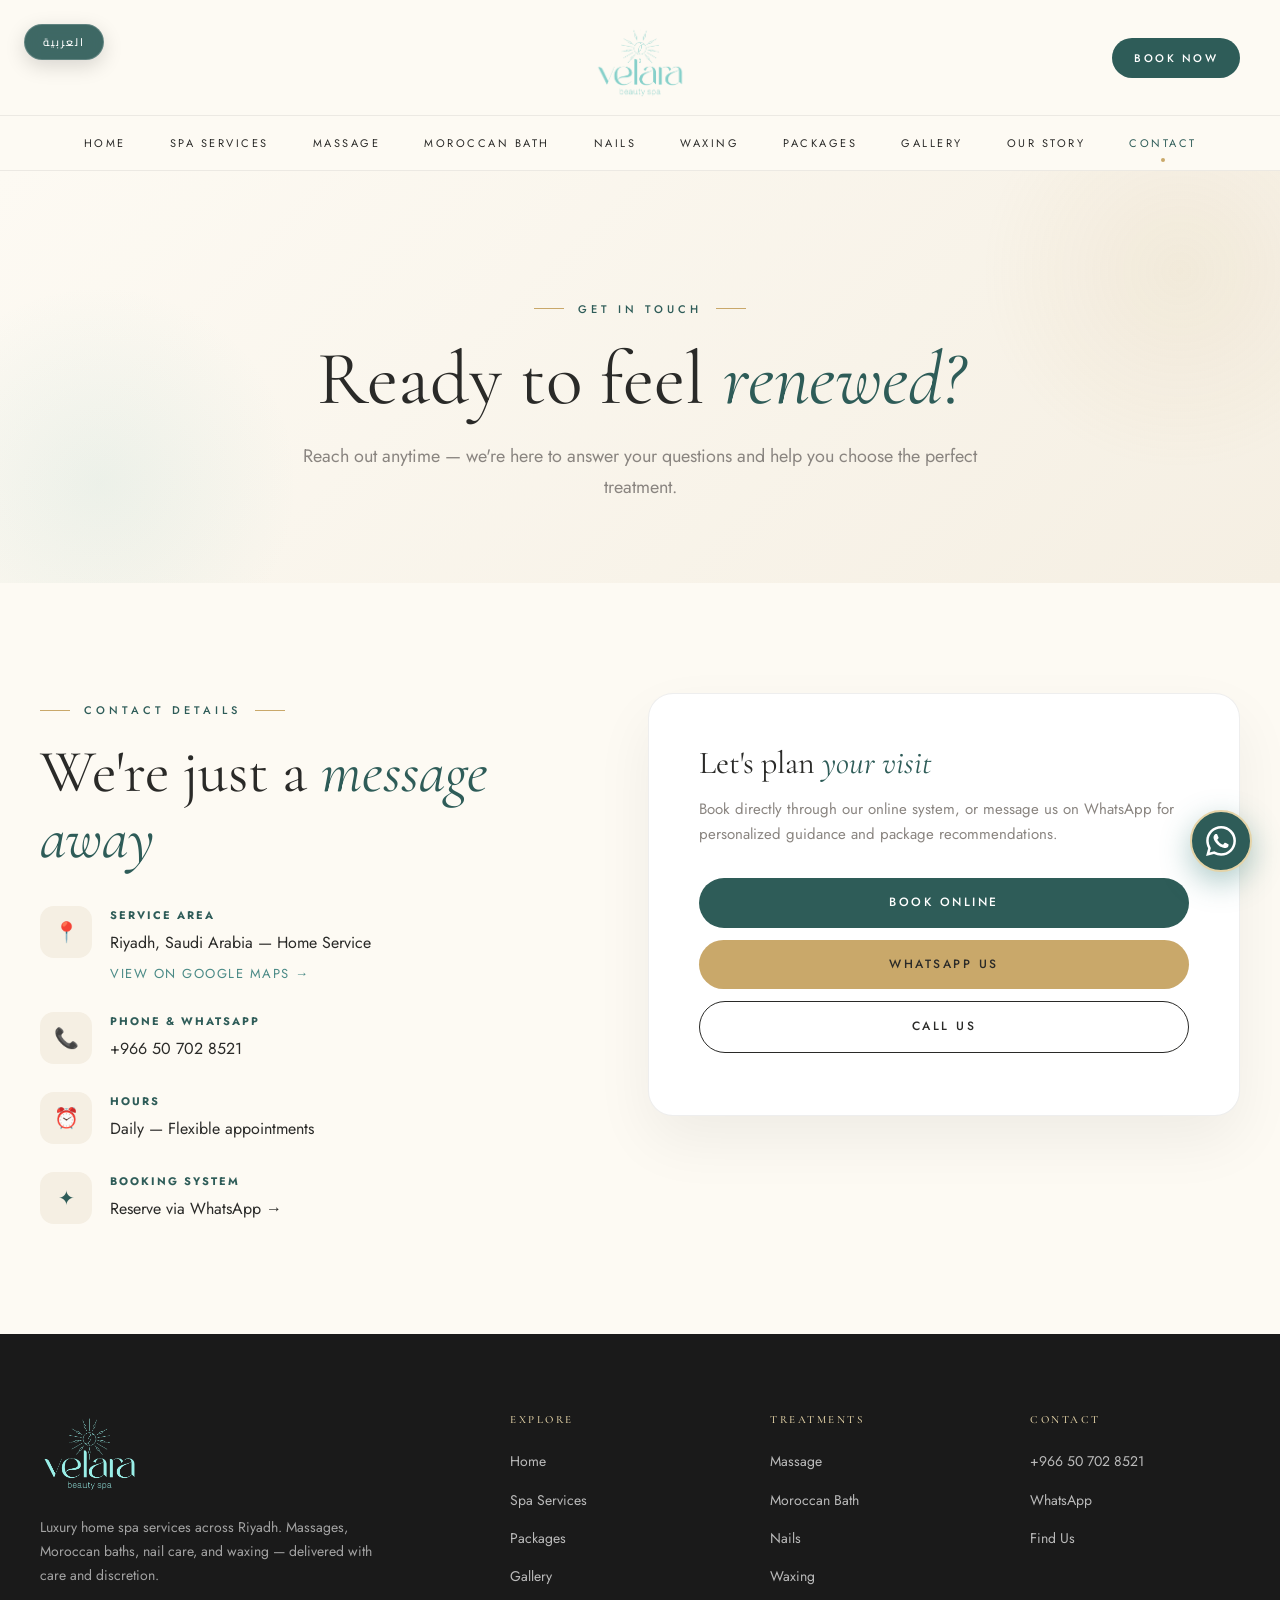
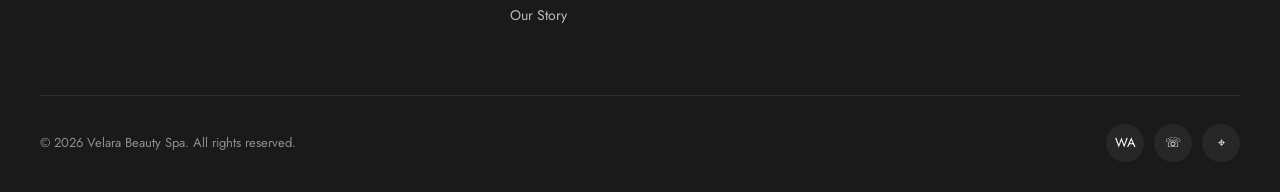
==== commit e7e8d97a: "Site refresh: WhatsApp-first booking, Eid push, SEO, performance, config Wave 1 — Eid Al-Adha push -" ====
--- a/contact.html
+++ b/contact.html
@@ -5,6 +5,36 @@
 <meta name="viewport" content="width=device-width, initial-scale=1.0" />
 <title>Contact — Velara Beauty Spa</title>
 <meta name="description" content="Get in touch with Velara Beauty Spa — phone, WhatsApp, location, and online booking." />
+<meta name="theme-color" content="#FDFAF3" />
+
+<!-- Canonical & language alternates -->
+<link rel="canonical" href="https://velara.beauty/contact" />
+<link rel="alternate" hreflang="en" href="https://velara.beauty/contact" />
+<link rel="alternate" hreflang="ar" href="https://velara.beauty/contact" />
+<link rel="alternate" hreflang="x-default" href="https://velara.beauty/contact" />
+
+<!-- Favicon -->
+<link rel="icon" type="image/png" sizes="32x32" href="/favicon.png" />
+<link rel="apple-touch-icon" sizes="180x180" href="/apple-touch-icon.png" />
+
+<!-- Open Graph (WhatsApp / Instagram / Facebook link previews) -->
+<meta property="og:type" content="website" />
+<meta property="og:site_name" content="Velara Beauty Spa" />
+<meta property="og:title" content="Contact — Velara Beauty Spa" />
+<meta property="og:description" content="Get in touch with Velara Beauty Spa — phone, WhatsApp, location, and online booking." />
+<meta property="og:url" content="https://velara.beauty/contact" />
+<meta property="og:image" content="https://velara.beauty/og-image.jpg" />
+<meta property="og:image:width" content="1200" />
+<meta property="og:image:height" content="630" />
+<meta property="og:image:alt" content="Velara Beauty Spa" />
+<meta property="og:locale" content="en_US" />
+<meta property="og:locale:alternate" content="ar_SA" />
+
+<!-- Twitter / X cards -->
+<meta name="twitter:card" content="summary_large_image" />
+<meta name="twitter:title" content="Contact — Velara Beauty Spa" />
+<meta name="twitter:description" content="Get in touch with Velara Beauty Spa — phone, WhatsApp, location, and online booking." />
+<meta name="twitter:image" content="https://velara.beauty/og-image.jpg" />
 <link rel="preconnect" href="https://fonts.googleapis.com">
 <link rel="preconnect" href="https://fonts.gstatic.com" crossorigin>
 <link href="https://fonts.googleapis.com/css2?family=Cormorant+Garamond:wght@300;400;500;600;700&family=Jost:wght@300;400;500;600&family=Cairo:wght@300;400;500;600;700&display=swap" rel="stylesheet">
@@ -22,10 +52,10 @@
   <div class="header-top">
     <button class="menu-toggle" onclick="toggleMenu()" aria-label="Menu">☰</button>
     <a href="index.html" class="header-logo">
-      <img src="images/logo.png" alt="Velara Beauty Spa" />
+      <img src="images/logo.png" alt="Velara Beauty Spa" width="1560" height="1260" />
     </a>
     <div class="header-actions">
-      <a href="https://www.fresha.com/en-GB/a/velara-spa-home-service-riyadh-king-abdulaziz-rd-al-woroud-district-king-abdullah-ibn-abdulaziz-road-riyadh-11544-saudi-arabia-p25eda7v/all-offer?menu=true&share=true&pId=2792494" target="_blank" class="book-btn" data-en="Book Now" data-ar="احجزي">Book Now</a>
+      <a href="#" data-wa-book="generic" class="book-btn" data-en="Book Now" data-ar="احجزي">Book Now</a>
     </div>
   </div>
   <nav class="header-nav">
@@ -70,7 +100,7 @@
             <div class="contact-icon-box">📍</div>
             <div class="contact-item-text">
               <strong data-en="Service Area" data-ar="منطقة الخدمة">Service Area</strong>
-              <span data-en="Riyadh, Saudi Arabia — Home Service" data-ar="الرياض، المملكة العربية السعودية — خدمة منزلية">Riyadh, Saudi Arabia — Home Service</span>
+              <span data-cfg-area>Riyadh, Saudi Arabia — Home Service</span>
               <a href="https://maps.app.goo.gl/YijaAuDi3qwFzWi97?g_st=iwb" target="_blank" style="color:var(--teal);font-size:13px;letter-spacing:1.5px;text-transform:uppercase;margin-top:6px;" data-en="View on Google Maps →" data-ar="عرض على خرائط جوجل →">View on Google Maps →</a>
             </div>
           </div>
@@ -85,14 +115,14 @@
             <div class="contact-icon-box">⏰</div>
             <div class="contact-item-text">
               <strong data-en="Hours" data-ar="ساعات العمل">Hours</strong>
-              <span data-en="Daily — Flexible appointments" data-ar="يومياً — مواعيد مرنة">Daily — Flexible appointments</span>
+              <span data-cfg-hours>Daily — Flexible appointments</span>
             </div>
           </div>
           <div class="contact-item">
             <div class="contact-icon-box">✦</div>
             <div class="contact-item-text">
               <strong data-en="Booking System" data-ar="نظام الحجز">Booking System</strong>
-              <a href="https://www.fresha.com/en-GB/a/velara-spa-home-service-riyadh-king-abdulaziz-rd-al-woroud-district-king-abdullah-ibn-abdulaziz-road-riyadh-11544-saudi-arabia-p25eda7v/all-offer?menu=true&share=true&pId=2792494" target="_blank" data-en="Reserve on Fresha →" data-ar="احجزي على فريشا →">Reserve on Fresha →</a>
+              <a href="#" data-wa-book="generic" data-en="Reserve via WhatsApp →" data-ar="احجزي عبر واتساب →">Reserve via WhatsApp →</a>
             </div>
           </div>
         </div>
@@ -103,8 +133,8 @@
           <em data-en="your visit" data-ar="لزيارتك">your visit</em>
         </h3>
         <p data-en="Book directly through our online system, or message us on WhatsApp for personalized guidance and package recommendations." data-ar="احجزي مباشرة من خلال نظامنا الإلكتروني، أو راسلينا على واتساب للحصول على توجيه شخصي وتوصيات للباقات.">Book directly through our online system, or message us on WhatsApp for personalized guidance and package recommendations.</p>
-        <a href="https://www.fresha.com/en-GB/a/velara-spa-home-service-riyadh-king-abdulaziz-rd-al-woroud-district-king-abdullah-ibn-abdulaziz-road-riyadh-11544-saudi-arabia-p25eda7v/all-offer?menu=true&share=true&pId=2792494" target="_blank" class="btn btn-primary" data-en="Book Online" data-ar="احجزي إلكترونياً">Book Online</a>
-        <a href="https://wa.me/966507028521?text=Hello%20Velara%20Spa%2C%20I%27d%20like%20to%20learn%20more%20about%20your%20treatments." class="btn btn-gold" target="_blank" data-en="WhatsApp Us" data-ar="راسلينا على واتساب">WhatsApp Us</a>
+        <a href="#" data-wa-book="generic" class="btn btn-primary" data-en="Book Online" data-ar="احجزي إلكترونياً">Book Online</a>
+        <a href="#" data-wa-book="question" class="btn btn-gold" data-en="WhatsApp Us" data-ar="راسلينا على واتساب">WhatsApp Us</a>
         <a href="tel:+966507028521" class="btn btn-outline" data-en="Call Us" data-ar="اتصلي بنا">Call Us</a>
       </div>
     </div>
@@ -116,7 +146,7 @@
   <div class="footer-container">
     <div class="footer-grid">
       <div class="footer-brand">
-        <a href="index.html" class="footer-logo"><img src="images/logo.png" alt="Velara Beauty Spa" /></a>
+        <a href="index.html" class="footer-logo"><img src="images/logo.png" alt="Velara Beauty Spa" width="1560" height="1260" loading="lazy" /></a>
         <p class="footer-tagline" data-en="Luxury home spa services across Riyadh. Massages, Moroccan baths, nail care, and waxing — delivered with care and discretion." data-ar="خدمات سبا منزلية فاخرة في جميع أنحاء الرياض. تدليك، حمام مغربي، عناية بالأظافر، وإزالة الشعر — تُقدم بعناية ورقي.">Luxury home spa services across Riyadh. Massages, Moroccan baths, nail care, and waxing — delivered with care and discretion.</p>
       </div>
       <div class="footer-col">
@@ -142,16 +172,16 @@
         <h4 data-en="Contact" data-ar="تواصل">Contact</h4>
         <ul>
           <li><a href="tel:+966507028521">+966 50 702 8521</a></li>
-          <li><a href="https://wa.me/966507028521" target="_blank">WhatsApp</a></li>
+          <li><a href="#" data-wa-book="question">WhatsApp</a></li>
           <li><a href="https://maps.app.goo.gl/YijaAuDi3qwFzWi97?g_st=iwb" target="_blank" data-en="Find Us" data-ar="موقعنا">Find Us</a></li>
-          <li><a href="https://www.fresha.com/en-GB/a/velara-spa-home-service-riyadh-king-abdulaziz-rd-al-woroud-district-king-abdullah-ibn-abdulaziz-road-riyadh-11544-saudi-arabia-p25eda7v/all-offer?menu=true&share=true&pId=2792494" target="_blank" data-en="Book on Fresha" data-ar="احجزي على فريشا">Book on Fresha</a></li>
+
         </ul>
       </div>
     </div>
     <div class="footer-bottom">
       <div data-en="© 2026 Velara Beauty Spa. All rights reserved." data-ar="© 2026 فيلارا بيوتي سبا. جميع الحقوق محفوظة.">© 2026 Velara Beauty Spa. All rights reserved.</div>
       <div class="footer-social">
-        <a href="https://wa.me/966507028521" target="_blank" aria-label="WhatsApp">WA</a>
+        <a href="#" data-wa-book="question" aria-label="WhatsApp">WA</a>
         <a href="tel:+966507028521" aria-label="Phone">☏</a>
         <a href="https://maps.app.goo.gl/YijaAuDi3qwFzWi97?g_st=iwb" target="_blank" aria-label="Map">⌖</a>
       </div>
@@ -160,7 +190,7 @@
 </footer>
 
 <!-- Floating WhatsApp -->
-<a href="https://wa.me/966507028521?text=Hello%20Velara%20Spa%2C%20I%27d%20like%20to%20book%20a%20treatment." class="float-whatsapp" target="_blank" aria-label="Chat on WhatsApp">
+<a href="#" data-wa-book="generic" class="float-whatsapp" aria-label="Chat on WhatsApp">
   <svg width="30" height="30" viewBox="0 0 24 24" fill="currentColor"><path d="M17.472 14.382c-.297-.149-1.758-.867-2.03-.967-.273-.099-.471-.148-.67.15-.197.297-.767.966-.94 1.164-.173.199-.347.223-.644.075-.297-.15-1.255-.463-2.39-1.475-.883-.788-1.48-1.761-1.653-2.059-.173-.297-.018-.458.13-.606.134-.133.298-.347.446-.52.149-.174.198-.298.298-.497.099-.198.05-.371-.025-.52-.075-.149-.669-1.612-.916-2.207-.242-.579-.487-.5-.669-.51-.173-.008-.371-.01-.57-.01-.198 0-.52.074-.792.372-.272.297-1.04 1.016-1.04 2.479 0 1.462 1.065 2.875 1.213 3.074.149.198 2.096 3.2 5.077 4.487.709.306 1.262.489 1.694.625.712.227 1.36.195 1.871.118.571-.085 1.758-.719 2.006-1.413.248-.694.248-1.289.173-1.413-.074-.124-.272-.198-.57-.347m-5.421 7.403h-.004a9.87 9.87 0 01-5.031-1.378l-.361-.214-3.741.982.998-3.648-.235-.374a9.86 9.86 0 01-1.51-5.26c.001-5.45 4.436-9.884 9.888-9.884 2.64 0 5.122 1.03 6.988 2.898a9.825 9.825 0 012.893 6.994c-.003 5.45-4.437 9.884-9.885 9.884m8.413-18.297A11.815 11.815 0 0012.05 0C5.495 0 .16 5.335.157 11.892c0 2.096.547 4.142 1.588 5.945L.057 24l6.305-1.654a11.882 11.882 0 005.683 1.448h.005c6.554 0 11.89-5.335 11.893-11.893a11.821 11.821 0 00-3.48-8.413z"/></svg>
 </a>
 
--- a/styles.css
+++ b/styles.css
@@ -46,10 +46,13 @@
    LANGUAGE TOGGLE (floating, top-left)
    Single-button toggle that shows the inactive language as the click target.
    Top-left chosen to avoid colliding with .book-btn (top-right) on all viewport sizes.
+   Sized with fixed min-height / min-width and flex centering so the button does
+   NOT shift, jump, or change height when the label swaps between "العربية" and "EN".
+   No transform: scale() — keeps the position rock-stable on hover/focus/click.
    ========================================= */
 .lang-toggle{
   position:fixed;
-  top:20px;left:20px;
+  top:24px;left:24px;
   z-index:1100;
   background:rgba(46,92,88,0.92);
   -webkit-backdrop-filter:blur(10px);
@@ -57,29 +60,39 @@
   color:#fff;
   font-family:inherit;
   font-size:11px;letter-spacing:2px;text-transform:uppercase;font-weight:500;
-  padding:9px 18px;
+  padding:0 18px;
+  min-height:36px;
+  min-width:60px;
   border:1px solid rgba(255,255,255,0.18);
   border-radius:50px;
   box-shadow:0 6px 20px rgba(0,0,0,0.15);
-  transition:transform .25s ease, background .25s ease, box-shadow .25s ease;
+  display:inline-flex;
+  align-items:center;
+  justify-content:center;
   cursor:pointer;
   line-height:1;
   white-space:nowrap;
-}
-.lang-toggle:hover,
-.lang-toggle:focus-visible{
-  transform:scale(1.06);
+  transition:background .25s ease, box-shadow .25s ease, color .25s ease;
+}
+.lang-toggle:hover{
   background:rgba(46,92,88,1);
   box-shadow:0 10px 26px rgba(46,92,88,0.35);
-  outline:none;
-}
-.lang-toggle:active{transform:scale(0.97);}
+}
+.lang-toggle:focus-visible{
+  outline:2px solid var(--gold);
+  outline-offset:3px;
+}
+.lang-toggle:active{
+  background:rgba(36,72,68,1);
+}
 @media (max-width:768px){
   .lang-toggle{
-    top:14px;left:75px;
-    padding:7px 13px;
+    top:18px;left:75px;
+    padding:0 14px;
     font-size:10px;
     letter-spacing:1.2px;
+    min-height:30px;
+    min-width:50px;
   }
 }
 
@@ -599,6 +612,40 @@
    GALLERY
    ========================================= */
 .gallery{background:var(--cream-light);}
+
+/* Gallery placeholder — shown while we wait for new photos. Remove or restore the
+   .gallery-grid markup in gallery.html when a real collection is added. */
+.gallery-placeholder{
+  text-align:center;
+  padding:50px 20px 30px;
+  max-width:680px;margin:0 auto;
+}
+.gallery-placeholder-icon{
+  width:90px;height:90px;border-radius:50%;
+  background:linear-gradient(135deg,var(--gold-light) 0%,var(--gold) 100%);
+  color:#fff;
+  display:flex;align-items:center;justify-content:center;
+  font-size:34px;line-height:1;
+  margin:0 auto 32px;
+  box-shadow:0 14px 36px rgba(201,168,106,0.30);
+}
+.gallery-placeholder h2{
+  font-family:var(--display);
+  font-size:clamp(36px,5vw,56px);
+  font-weight:400;line-height:1.15;
+  margin-bottom:18px;color:var(--charcoal);
+}
+.gallery-placeholder h2 em{font-style:italic;color:var(--teal-dark);}
+.gallery-placeholder p{
+  font-size:17px;line-height:1.75;color:var(--muted);
+  max-width:540px;margin:0 auto 32px;
+}
+@media (max-width:768px){
+  .gallery-placeholder{padding:30px 16px 10px;}
+  .gallery-placeholder-icon{width:74px;height:74px;font-size:28px;margin-bottom:24px;}
+  .gallery-placeholder p{font-size:15px;}
+}
+
 .gallery-grid{
   display:grid;
   grid-template-columns:repeat(4,1fr);
@@ -616,6 +663,128 @@
 .gallery-item:hover img{transform:scale(1.08);}
 .gallery-item:nth-child(1){grid-column:span 2;grid-row:span 2;}
 .gallery-item:nth-child(4){grid-row:span 2;}
+
+/* =========================================
+   FEATURED SECTION (homepage highlight reel)
+   ========================================= */
+.featured-section{
+  background:linear-gradient(180deg,var(--cream-pale) 0%,var(--cream-light) 100%);
+  position:relative;
+  overflow:hidden;
+}
+.featured-section::before{
+  content:'';position:absolute;
+  top:-80px;right:-100px;width:380px;height:380px;
+  background:radial-gradient(circle,rgba(201,168,106,0.12) 0%,transparent 70%);
+  border-radius:50%;pointer-events:none;
+}
+.featured-section::after{
+  content:'';position:absolute;
+  bottom:-100px;left:-100px;width:380px;height:380px;
+  background:radial-gradient(circle,rgba(107,181,176,0.1) 0%,transparent 70%);
+  border-radius:50%;pointer-events:none;
+}
+.featured-section .container{position:relative;z-index:1;}
+
+.featured-grid{
+  display:grid;
+  grid-template-columns:repeat(auto-fit,minmax(280px,1fr));
+  gap:24px;
+  max-width:1100px;margin:0 auto;
+}
+.featured-grid-single{
+  grid-template-columns:minmax(280px,420px);
+  justify-content:center;
+}
+
+.featured-card{
+  background:#fff;
+  border:1px solid var(--line);
+  border-radius:22px;
+  padding:34px 30px;
+  position:relative;
+  transition:transform .4s cubic-bezier(0.16,1,0.3,1), box-shadow .4s ease;
+  box-shadow:0 6px 24px rgba(0,0,0,0.05);
+  display:flex;flex-direction:column;
+}
+.featured-card:hover{
+  transform:translateY(-6px);
+  box-shadow:0 22px 50px rgba(74,138,134,0.16);
+}
+/* Gold accent line on top for Signature, teal accent for Eid */
+.featured-card::before{
+  content:'';position:absolute;
+  top:0;left:32px;right:32px;height:3px;border-radius:0 0 3px 3px;
+  background:linear-gradient(90deg,var(--gold-light),var(--gold),var(--gold-light));
+}
+.featured-card-eid::before{
+  background:linear-gradient(90deg,var(--teal-soft),var(--teal-dark),var(--teal-soft));
+}
+
+.featured-badge{
+  display:inline-block;
+  padding:6px 14px;
+  border-radius:50px;
+  font-size:10px;letter-spacing:2px;text-transform:uppercase;font-weight:600;
+  margin-bottom:18px;
+  align-self:flex-start;
+}
+.featured-badge-signature{background:var(--gold);color:var(--charcoal);}
+.featured-badge-eid{background:var(--teal-dark);color:#fff;}
+
+.featured-card h3{
+  font-family:var(--display);
+  font-size:26px;line-height:1.2;
+  color:var(--charcoal);
+  margin-bottom:6px;
+}
+.featured-arabic{
+  font-family:var(--arabic);
+  font-size:14px;color:var(--teal-dark);
+  direction:rtl;margin-bottom:16px;
+}
+body[dir="rtl"] .featured-arabic{font-family:var(--arabic);}
+
+.featured-meta{
+  font-size:13px;line-height:1.7;color:var(--muted);
+  margin-bottom:18px;
+}
+.featured-meta strong{color:var(--charcoal);font-weight:500;}
+
+.featured-pricing{
+  display:flex;align-items:baseline;gap:12px;
+  margin-bottom:10px;flex-wrap:wrap;
+}
+.featured-price-new{
+  font-family:var(--display);
+  font-size:36px;font-weight:600;
+  color:var(--teal-dark);line-height:1;
+}
+.featured-price-old{
+  font-size:15px;text-decoration:line-through;
+  color:var(--muted);
+}
+.featured-save{
+  display:inline-block;
+  background:rgba(201,168,106,0.18);
+  color:var(--charcoal);
+  padding:4px 12px;border-radius:50px;
+  font-size:10px;letter-spacing:1.5px;text-transform:uppercase;font-weight:600;
+  margin-bottom:18px;
+  align-self:flex-start;
+}
+
+.featured-cta{
+  margin-top:auto;
+  width:100%;justify-content:center;
+}
+
+@media (max-width:768px){
+  .featured-grid{gap:18px;}
+  .featured-card{padding:28px 24px;}
+  .featured-card h3{font-size:23px;}
+  .featured-price-new{font-size:32px;}
+}
 
 /* =========================================
    CTA SECTION
